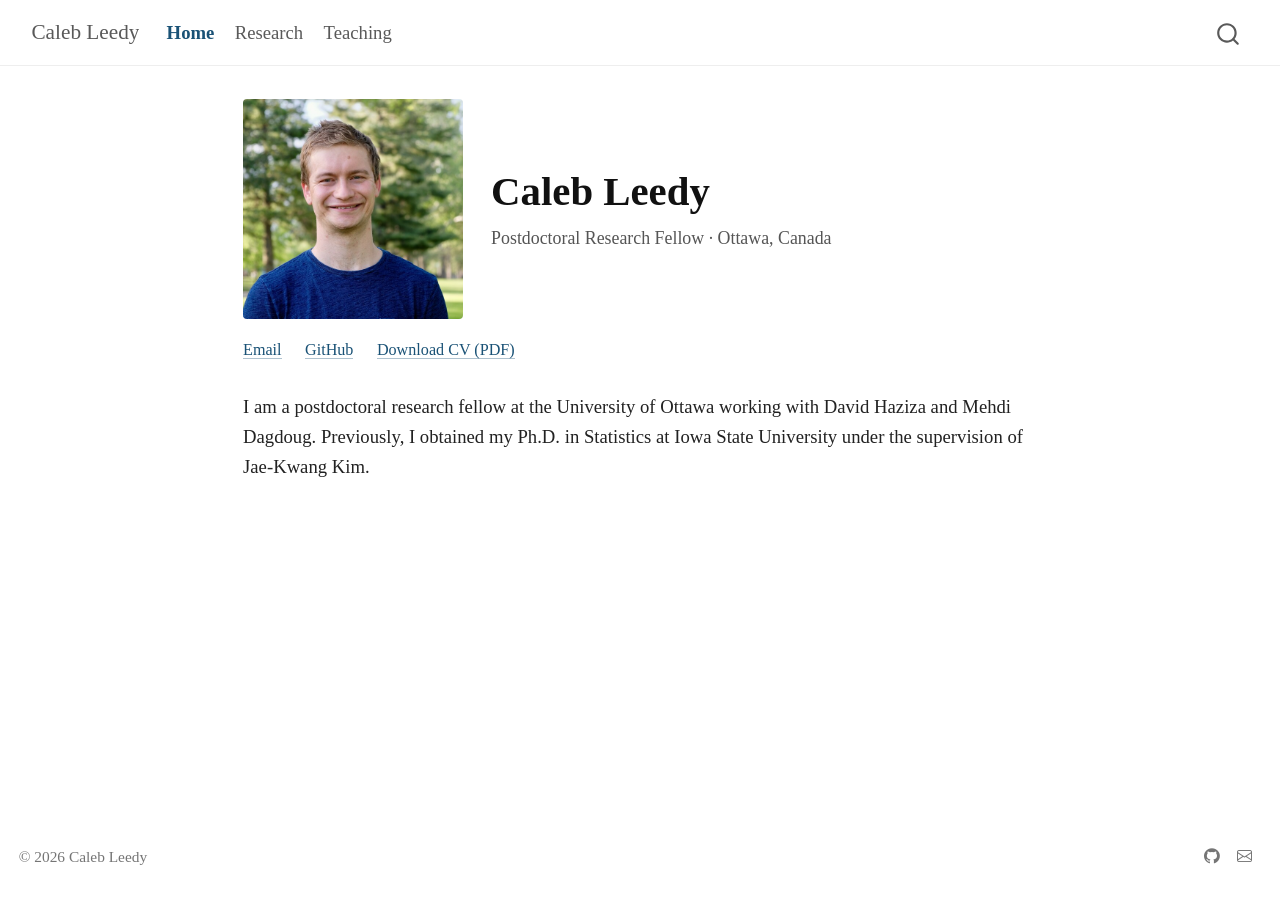
==== index.html @ 2dc30df8 "Built site for gh-pages" ====
<!DOCTYPE html>
<html xmlns="http://www.w3.org/1999/xhtml" lang="en" xml:lang="en"><head>

<meta charset="utf-8">
<meta name="generator" content="quarto-1.7.31">

<meta name="viewport" content="width=device-width, initial-scale=1.0, user-scalable=yes">


<title>Home – Caleb Leedy</title>
<style>
code{white-space: pre-wrap;}
span.smallcaps{font-variant: small-caps;}
div.columns{display: flex; gap: min(4vw, 1.5em);}
div.column{flex: auto; overflow-x: auto;}
div.hanging-indent{margin-left: 1.5em; text-indent: -1.5em;}
ul.task-list{list-style: none;}
ul.task-list li input[type="checkbox"] {
  width: 0.8em;
  margin: 0 0.8em 0.2em -1em; /* quarto-specific, see https://github.com/quarto-dev/quarto-cli/issues/4556 */ 
  vertical-align: middle;
}
</style>


<script src="site_libs/quarto-nav/quarto-nav.js"></script>
<script src="site_libs/quarto-nav/headroom.min.js"></script>
<script src="site_libs/clipboard/clipboard.min.js"></script>
<script src="site_libs/quarto-search/autocomplete.umd.js"></script>
<script src="site_libs/quarto-search/fuse.min.js"></script>
<script src="site_libs/quarto-search/quarto-search.js"></script>
<meta name="quarto:offset" content="./">
<script src="site_libs/quarto-html/quarto.js" type="module"></script>
<script src="site_libs/quarto-html/tabsets/tabsets.js" type="module"></script>
<script src="site_libs/quarto-html/popper.min.js"></script>
<script src="site_libs/quarto-html/tippy.umd.min.js"></script>
<script src="site_libs/quarto-html/anchor.min.js"></script>
<link href="site_libs/quarto-html/tippy.css" rel="stylesheet">
<link href="site_libs/quarto-html/quarto-syntax-highlighting-e1a5c8363afafaef2c763b6775fbf3ca.css" rel="stylesheet" id="quarto-text-highlighting-styles">
<script src="site_libs/bootstrap/bootstrap.min.js"></script>
<link href="site_libs/bootstrap/bootstrap-icons.css" rel="stylesheet">
<link href="site_libs/bootstrap/bootstrap-90f1e079953dd3ad1289389beb99652a.min.css" rel="stylesheet" append-hash="true" id="quarto-bootstrap" data-mode="light">
<script id="quarto-search-options" type="application/json">{
  "location": "navbar",
  "copy-button": false,
  "collapse-after": 3,
  "panel-placement": "end",
  "type": "overlay",
  "limit": 50,
  "keyboard-shortcut": [
    "f",
    "/",
    "s"
  ],
  "show-item-context": false,
  "language": {
    "search-no-results-text": "No results",
    "search-matching-documents-text": "matching documents",
    "search-copy-link-title": "Copy link to search",
    "search-hide-matches-text": "Hide additional matches",
    "search-more-match-text": "more match in this document",
    "search-more-matches-text": "more matches in this document",
    "search-clear-button-title": "Clear",
    "search-text-placeholder": "",
    "search-detached-cancel-button-title": "Cancel",
    "search-submit-button-title": "Submit",
    "search-label": "Search"
  }
}</script>


</head>

<body class="nav-fixed fullcontent quarto-light">

<div id="quarto-search-results"></div>
  <header id="quarto-header" class="headroom fixed-top">
    <nav class="navbar navbar-expand-lg " data-bs-theme="dark">
      <div class="navbar-container container-fluid">
      <div class="navbar-brand-container mx-auto">
    <a class="navbar-brand" href="./index.html">
    <span class="navbar-title">Caleb Leedy</span>
    </a>
  </div>
            <div id="quarto-search" class="" title="Search"></div>
          <button class="navbar-toggler" type="button" data-bs-toggle="collapse" data-bs-target="#navbarCollapse" aria-controls="navbarCollapse" role="menu" aria-expanded="false" aria-label="Toggle navigation" onclick="if (window.quartoToggleHeadroom) { window.quartoToggleHeadroom(); }">
  <span class="navbar-toggler-icon"></span>
</button>
          <div class="collapse navbar-collapse" id="navbarCollapse">
            <ul class="navbar-nav navbar-nav-scroll me-auto">
  <li class="nav-item">
    <a class="nav-link active" href="./index.html" aria-current="page"> 
<span class="menu-text">Home</span></a>
  </li>  
  <li class="nav-item">
    <a class="nav-link" href="./research.html"> 
<span class="menu-text">Research</span></a>
  </li>  
  <li class="nav-item">
    <a class="nav-link" href="./teaching.html"> 
<span class="menu-text">Teaching</span></a>
  </li>  
</ul>
          </div> <!-- /navcollapse -->
            <div class="quarto-navbar-tools">
</div>
      </div> <!-- /container-fluid -->
    </nav>
</header>
<!-- content -->
<div id="quarto-content" class="quarto-container page-columns page-rows-contents page-layout-article page-navbar">
<!-- sidebar -->
<!-- margin-sidebar -->
    
<!-- main -->
<main class="content" id="quarto-document-content">

<header id="title-block-header" class="quarto-title-block default">
<div class="quarto-title">
<h1 class="title">Home</h1>
</div>



<div class="quarto-title-meta">

    
  
    
  </div>
  


</header>


<div class="site-header">
<img src="CL_headshot.jpeg" alt="Photo of Caleb Leedy">
<section id="caleb-leedy" class="level1">
<h1>Caleb Leedy</h1>
<p class="tagline">
Postdoctoral Research Fellow · Ottawa, Canada
</p>
</section>
</div>
<p class="contact-links">
<a href="mailto:leedy.caleb@gmail.com">Email</a> <a href="https://github.com/calebleedy">GitHub</a> <a href="files/CalebLeedy_CV.pdf">Download CV (PDF)</a>
</p>
<p>I am a postdoctoral research fellow at the University of Ottawa working with David Haziza and Mehdi Dagdoug. Previously, I obtained my Ph.D. in Statistics at Iowa State University under the supervision of Jae-Kwang Kim.</p>



</main> <!-- /main -->
<script id="quarto-html-after-body" type="application/javascript">
  window.document.addEventListener("DOMContentLoaded", function (event) {
    const icon = "";
    const anchorJS = new window.AnchorJS();
    anchorJS.options = {
      placement: 'right',
      icon: icon
    };
    anchorJS.add('.anchored');
    const isCodeAnnotation = (el) => {
      for (const clz of el.classList) {
        if (clz.startsWith('code-annotation-')) {                     
          return true;
        }
      }
      return false;
    }
    const onCopySuccess = function(e) {
      // button target
      const button = e.trigger;
      // don't keep focus
      button.blur();
      // flash "checked"
      button.classList.add('code-copy-button-checked');
      var currentTitle = button.getAttribute("title");
      button.setAttribute("title", "Copied!");
      let tooltip;
      if (window.bootstrap) {
        button.setAttribute("data-bs-toggle", "tooltip");
        button.setAttribute("data-bs-placement", "left");
        button.setAttribute("data-bs-title", "Copied!");
        tooltip = new bootstrap.Tooltip(button, 
          { trigger: "manual", 
            customClass: "code-copy-button-tooltip",
            offset: [0, -8]});
        tooltip.show();    
      }
      setTimeout(function() {
        if (tooltip) {
          tooltip.hide();
          button.removeAttribute("data-bs-title");
          button.removeAttribute("data-bs-toggle");
          button.removeAttribute("data-bs-placement");
        }
        button.setAttribute("title", currentTitle);
        button.classList.remove('code-copy-button-checked');
      }, 1000);
      // clear code selection
      e.clearSelection();
    }
    const getTextToCopy = function(trigger) {
        const codeEl = trigger.previousElementSibling.cloneNode(true);
        for (const childEl of codeEl.children) {
          if (isCodeAnnotation(childEl)) {
            childEl.remove();
          }
        }
        return codeEl.innerText;
    }
    const clipboard = new window.ClipboardJS('.code-copy-button:not([data-in-quarto-modal])', {
      text: getTextToCopy
    });
    clipboard.on('success', onCopySuccess);
    if (window.document.getElementById('quarto-embedded-source-code-modal')) {
      const clipboardModal = new window.ClipboardJS('.code-copy-button[data-in-quarto-modal]', {
        text: getTextToCopy,
        container: window.document.getElementById('quarto-embedded-source-code-modal')
      });
      clipboardModal.on('success', onCopySuccess);
    }
      var localhostRegex = new RegExp(/^(?:http|https):\/\/localhost\:?[0-9]*\//);
      var mailtoRegex = new RegExp(/^mailto:/);
        var filterRegex = new RegExp('/' + window.location.host + '/');
      var isInternal = (href) => {
          return filterRegex.test(href) || localhostRegex.test(href) || mailtoRegex.test(href);
      }
      // Inspect non-navigation links and adorn them if external
     var links = window.document.querySelectorAll('a[href]:not(.nav-link):not(.navbar-brand):not(.toc-action):not(.sidebar-link):not(.sidebar-item-toggle):not(.pagination-link):not(.no-external):not([aria-hidden]):not(.dropdown-item):not(.quarto-navigation-tool):not(.about-link)');
      for (var i=0; i<links.length; i++) {
        const link = links[i];
        if (!isInternal(link.href)) {
          // undo the damage that might have been done by quarto-nav.js in the case of
          // links that we want to consider external
          if (link.dataset.originalHref !== undefined) {
            link.href = link.dataset.originalHref;
          }
        }
      }
    function tippyHover(el, contentFn, onTriggerFn, onUntriggerFn) {
      const config = {
        allowHTML: true,
        maxWidth: 500,
        delay: 100,
        arrow: false,
        appendTo: function(el) {
            return el.parentElement;
        },
        interactive: true,
        interactiveBorder: 10,
        theme: 'quarto',
        placement: 'bottom-start',
      };
      if (contentFn) {
        config.content = contentFn;
      }
      if (onTriggerFn) {
        config.onTrigger = onTriggerFn;
      }
      if (onUntriggerFn) {
        config.onUntrigger = onUntriggerFn;
      }
      window.tippy(el, config); 
    }
    const noterefs = window.document.querySelectorAll('a[role="doc-noteref"]');
    for (var i=0; i<noterefs.length; i++) {
      const ref = noterefs[i];
      tippyHover(ref, function() {
        // use id or data attribute instead here
        let href = ref.getAttribute('data-footnote-href') || ref.getAttribute('href');
        try { href = new URL(href).hash; } catch {}
        const id = href.replace(/^#\/?/, "");
        const note = window.document.getElementById(id);
        if (note) {
          return note.innerHTML;
        } else {
          return "";
        }
      });
    }
    const xrefs = window.document.querySelectorAll('a.quarto-xref');
    const processXRef = (id, note) => {
      // Strip column container classes
      const stripColumnClz = (el) => {
        el.classList.remove("page-full", "page-columns");
        if (el.children) {
          for (const child of el.children) {
            stripColumnClz(child);
          }
        }
      }
      stripColumnClz(note)
      if (id === null || id.startsWith('sec-')) {
        // Special case sections, only their first couple elements
        const container = document.createElement("div");
        if (note.children && note.children.length > 2) {
          container.appendChild(note.children[0].cloneNode(true));
          for (let i = 1; i < note.children.length; i++) {
            const child = note.children[i];
            if (child.tagName === "P" && child.innerText === "") {
              continue;
            } else {
              container.appendChild(child.cloneNode(true));
              break;
            }
          }
          if (window.Quarto?.typesetMath) {
            window.Quarto.typesetMath(container);
          }
          return container.innerHTML
        } else {
          if (window.Quarto?.typesetMath) {
            window.Quarto.typesetMath(note);
          }
          return note.innerHTML;
        }
      } else {
        // Remove any anchor links if they are present
        const anchorLink = note.querySelector('a.anchorjs-link');
        if (anchorLink) {
          anchorLink.remove();
        }
        if (window.Quarto?.typesetMath) {
          window.Quarto.typesetMath(note);
        }
        if (note.classList.contains("callout")) {
          return note.outerHTML;
        } else {
          return note.innerHTML;
        }
      }
    }
    for (var i=0; i<xrefs.length; i++) {
      const xref = xrefs[i];
      tippyHover(xref, undefined, function(instance) {
        instance.disable();
        let url = xref.getAttribute('href');
        let hash = undefined; 
        if (url.startsWith('#')) {
          hash = url;
        } else {
          try { hash = new URL(url).hash; } catch {}
        }
        if (hash) {
          const id = hash.replace(/^#\/?/, "");
          const note = window.document.getElementById(id);
          if (note !== null) {
            try {
              const html = processXRef(id, note.cloneNode(true));
              instance.setContent(html);
            } finally {
              instance.enable();
              instance.show();
            }
          } else {
            // See if we can fetch this
            fetch(url.split('#')[0])
            .then(res => res.text())
            .then(html => {
              const parser = new DOMParser();
              const htmlDoc = parser.parseFromString(html, "text/html");
              const note = htmlDoc.getElementById(id);
              if (note !== null) {
                const html = processXRef(id, note);
                instance.setContent(html);
              } 
            }).finally(() => {
              instance.enable();
              instance.show();
            });
          }
        } else {
          // See if we can fetch a full url (with no hash to target)
          // This is a special case and we should probably do some content thinning / targeting
          fetch(url)
          .then(res => res.text())
          .then(html => {
            const parser = new DOMParser();
            const htmlDoc = parser.parseFromString(html, "text/html");
            const note = htmlDoc.querySelector('main.content');
            if (note !== null) {
              // This should only happen for chapter cross references
              // (since there is no id in the URL)
              // remove the first header
              if (note.children.length > 0 && note.children[0].tagName === "HEADER") {
                note.children[0].remove();
              }
              const html = processXRef(null, note);
              instance.setContent(html);
            } 
          }).finally(() => {
            instance.enable();
            instance.show();
          });
        }
      }, function(instance) {
      });
    }
        let selectedAnnoteEl;
        const selectorForAnnotation = ( cell, annotation) => {
          let cellAttr = 'data-code-cell="' + cell + '"';
          let lineAttr = 'data-code-annotation="' +  annotation + '"';
          const selector = 'span[' + cellAttr + '][' + lineAttr + ']';
          return selector;
        }
        const selectCodeLines = (annoteEl) => {
          const doc = window.document;
          const targetCell = annoteEl.getAttribute("data-target-cell");
          const targetAnnotation = annoteEl.getAttribute("data-target-annotation");
          const annoteSpan = window.document.querySelector(selectorForAnnotation(targetCell, targetAnnotation));
          const lines = annoteSpan.getAttribute("data-code-lines").split(",");
          const lineIds = lines.map((line) => {
            return targetCell + "-" + line;
          })
          let top = null;
          let height = null;
          let parent = null;
          if (lineIds.length > 0) {
              //compute the position of the single el (top and bottom and make a div)
              const el = window.document.getElementById(lineIds[0]);
              top = el.offsetTop;
              height = el.offsetHeight;
              parent = el.parentElement.parentElement;
            if (lineIds.length > 1) {
              const lastEl = window.document.getElementById(lineIds[lineIds.length - 1]);
              const bottom = lastEl.offsetTop + lastEl.offsetHeight;
              height = bottom - top;
            }
            if (top !== null && height !== null && parent !== null) {
              // cook up a div (if necessary) and position it 
              let div = window.document.getElementById("code-annotation-line-highlight");
              if (div === null) {
                div = window.document.createElement("div");
                div.setAttribute("id", "code-annotation-line-highlight");
                div.style.position = 'absolute';
                parent.appendChild(div);
              }
              div.style.top = top - 2 + "px";
              div.style.height = height + 4 + "px";
              div.style.left = 0;
              let gutterDiv = window.document.getElementById("code-annotation-line-highlight-gutter");
              if (gutterDiv === null) {
                gutterDiv = window.document.createElement("div");
                gutterDiv.setAttribute("id", "code-annotation-line-highlight-gutter");
                gutterDiv.style.position = 'absolute';
                const codeCell = window.document.getElementById(targetCell);
                const gutter = codeCell.querySelector('.code-annotation-gutter');
                gutter.appendChild(gutterDiv);
              }
              gutterDiv.style.top = top - 2 + "px";
              gutterDiv.style.height = height + 4 + "px";
            }
            selectedAnnoteEl = annoteEl;
          }
        };
        const unselectCodeLines = () => {
          const elementsIds = ["code-annotation-line-highlight", "code-annotation-line-highlight-gutter"];
          elementsIds.forEach((elId) => {
            const div = window.document.getElementById(elId);
            if (div) {
              div.remove();
            }
          });
          selectedAnnoteEl = undefined;
        };
          // Handle positioning of the toggle
      window.addEventListener(
        "resize",
        throttle(() => {
          elRect = undefined;
          if (selectedAnnoteEl) {
            selectCodeLines(selectedAnnoteEl);
          }
        }, 10)
      );
      function throttle(fn, ms) {
      let throttle = false;
      let timer;
        return (...args) => {
          if(!throttle) { // first call gets through
              fn.apply(this, args);
              throttle = true;
          } else { // all the others get throttled
              if(timer) clearTimeout(timer); // cancel #2
              timer = setTimeout(() => {
                fn.apply(this, args);
                timer = throttle = false;
              }, ms);
          }
        };
      }
        // Attach click handler to the DT
        const annoteDls = window.document.querySelectorAll('dt[data-target-cell]');
        for (const annoteDlNode of annoteDls) {
          annoteDlNode.addEventListener('click', (event) => {
            const clickedEl = event.target;
            if (clickedEl !== selectedAnnoteEl) {
              unselectCodeLines();
              const activeEl = window.document.querySelector('dt[data-target-cell].code-annotation-active');
              if (activeEl) {
                activeEl.classList.remove('code-annotation-active');
              }
              selectCodeLines(clickedEl);
              clickedEl.classList.add('code-annotation-active');
            } else {
              // Unselect the line
              unselectCodeLines();
              clickedEl.classList.remove('code-annotation-active');
            }
          });
        }
    const findCites = (el) => {
      const parentEl = el.parentElement;
      if (parentEl) {
        const cites = parentEl.dataset.cites;
        if (cites) {
          return {
            el,
            cites: cites.split(' ')
          };
        } else {
          return findCites(el.parentElement)
        }
      } else {
        return undefined;
      }
    };
    var bibliorefs = window.document.querySelectorAll('a[role="doc-biblioref"]');
    for (var i=0; i<bibliorefs.length; i++) {
      const ref = bibliorefs[i];
      const citeInfo = findCites(ref);
      if (citeInfo) {
        tippyHover(citeInfo.el, function() {
          var popup = window.document.createElement('div');
          citeInfo.cites.forEach(function(cite) {
            var citeDiv = window.document.createElement('div');
            citeDiv.classList.add('hanging-indent');
            citeDiv.classList.add('csl-entry');
            var biblioDiv = window.document.getElementById('ref-' + cite);
            if (biblioDiv) {
              citeDiv.innerHTML = biblioDiv.innerHTML;
            }
            popup.appendChild(citeDiv);
          });
          return popup.innerHTML;
        });
      }
    }
  });
  </script>
</div> <!-- /content -->
<footer class="footer">
  <div class="nav-footer">
    <div class="nav-footer-left">
<p>© 2026 Caleb Leedy</p>
</div>   
    <div class="nav-footer-center">
      &nbsp;
    </div>
    <div class="nav-footer-right">
      <ul class="footer-items list-unstyled">
    <li class="nav-item compact">
    <a class="nav-link" href="https://github.com/calebleedy">
      <i class="bi bi-github" role="img">
</i> 
    </a>
  </li>  
    <li class="nav-item compact">
    <a class="nav-link" href="mailto:leedy.caleb@gmail.com">
      <i class="bi bi-envelope" role="img">
</i> 
    </a>
  </li>  
</ul>
    </div>
  </div>
</footer>




</body></html>
---- site_libs/quarto-html/tippy.css ----
.tippy-box[data-animation=fade][data-state=hidden]{opacity:0}[data-tippy-root]{max-width:calc(100vw - 10px)}.tippy-box{position:relative;background-color:#333;color:#fff;border-radius:4px;font-size:14px;line-height:1.4;white-space:normal;outline:0;transition-property:transform,visibility,opacity}.tippy-box[data-placement^=top]>.tippy-arrow{bottom:0}.tippy-box[data-placement^=top]>.tippy-arrow:before{bottom:-7px;left:0;border-width:8px 8px 0;border-top-color:initial;transform-origin:center top}.tippy-box[data-placement^=bottom]>.tippy-arrow{top:0}.tippy-box[data-placement^=bottom]>.tippy-arrow:before{top:-7px;left:0;border-width:0 8px 8px;border-bottom-color:initial;transform-origin:center bottom}.tippy-box[data-placement^=left]>.tippy-arrow{right:0}.tippy-box[data-placement^=left]>.tippy-arrow:before{border-width:8px 0 8px 8px;border-left-color:initial;right:-7px;transform-origin:center left}.tippy-box[data-placement^=right]>.tippy-arrow{left:0}.tippy-box[data-placement^=right]>.tippy-arrow:before{left:-7px;border-width:8px 8px 8px 0;border-right-color:initial;transform-origin:center right}.tippy-box[data-inertia][data-state=visible]{transition-timing-function:cubic-bezier(.54,1.5,.38,1.11)}.tippy-arrow{width:16px;height:16px;color:#333}.tippy-arrow:before{content:"";position:absolute;border-color:transparent;border-style:solid}.tippy-content{position:relative;padding:5px 9px;z-index:1}
---- site_libs/quarto-html/quarto-syntax-highlighting-e1a5c8363afafaef2c763b6775fbf3ca.css ----
/* quarto syntax highlight colors */
:root {
  --quarto-hl-ot-color: #003B4F;
  --quarto-hl-at-color: #657422;
  --quarto-hl-ss-color: #20794D;
  --quarto-hl-an-color: #5E5E5E;
  --quarto-hl-fu-color: #4758AB;
  --quarto-hl-st-color: #20794D;
  --quarto-hl-cf-color: #003B4F;
  --quarto-hl-op-color: #5E5E5E;
  --quarto-hl-er-color: #AD0000;
  --quarto-hl-bn-color: #AD0000;
  --quarto-hl-al-color: #AD0000;
  --quarto-hl-va-color: #111111;
  --quarto-hl-bu-color: inherit;
  --quarto-hl-ex-color: inherit;
  --quarto-hl-pp-color: #AD0000;
  --quarto-hl-in-color: #5E5E5E;
  --quarto-hl-vs-color: #20794D;
  --quarto-hl-wa-color: #5E5E5E;
  --quarto-hl-do-color: #5E5E5E;
  --quarto-hl-im-color: #00769E;
  --quarto-hl-ch-color: #20794D;
  --quarto-hl-dt-color: #AD0000;
  --quarto-hl-fl-color: #AD0000;
  --quarto-hl-co-color: #5E5E5E;
  --quarto-hl-cv-color: #5E5E5E;
  --quarto-hl-cn-color: #8f5902;
  --quarto-hl-sc-color: #5E5E5E;
  --quarto-hl-dv-color: #AD0000;
  --quarto-hl-kw-color: #003B4F;
}

/* other quarto variables */
:root {
  --quarto-font-monospace: SFMono-Regular, Menlo, Monaco, Consolas, "Liberation Mono", "Courier New", monospace;
}

/* syntax highlight based on Pandoc's rules */
pre > code.sourceCode > span {
  color: #003B4F;
}

code.sourceCode > span {
  color: #003B4F;
}

div.sourceCode,
div.sourceCode pre.sourceCode {
  color: #003B4F;
}

/* Normal */
code span {
  color: #003B4F;
}

/* Alert */
code span.al {
  color: #AD0000;
  font-style: inherit;
}

/* Annotation */
code span.an {
  color: #5E5E5E;
  font-style: inherit;
}

/* Attribute */
code span.at {
  color: #657422;
  font-style: inherit;
}

/* BaseN */
code span.bn {
  color: #AD0000;
  font-style: inherit;
}

/* BuiltIn */
code span.bu {
  font-style: inherit;
}

/* ControlFlow */
code span.cf {
  color: #003B4F;
  font-weight: bold;
  font-style: inherit;
}

/* Char */
code span.ch {
  color: #20794D;
  font-style: inherit;
}

/* Constant */
code span.cn {
  color: #8f5902;
  font-style: inherit;
}

/* Comment */
code span.co {
  color: #5E5E5E;
  font-style: inherit;
}

/* CommentVar */
code span.cv {
  color: #5E5E5E;
  font-style: italic;
}

/* Documentation */
code span.do {
  color: #5E5E5E;
  font-style: italic;
}

/* DataType */
code span.dt {
  color: #AD0000;
  font-style: inherit;
}

/* DecVal */
code span.dv {
  color: #AD0000;
  font-style: inherit;
}

/* Error */
code span.er {
  color: #AD0000;
  font-style: inherit;
}

/* Extension */
code span.ex {
  font-style: inherit;
}

/* Float */
code span.fl {
  color: #AD0000;
  font-style: inherit;
}

/* Function */
code span.fu {
  color: #4758AB;
  font-style: inherit;
}

/* Import */
code span.im {
  color: #00769E;
  font-style: inherit;
}

/* Information */
code span.in {
  color: #5E5E5E;
  font-style: inherit;
}

/* Keyword */
code span.kw {
  color: #003B4F;
  font-weight: bold;
  font-style: inherit;
}

/* Operator */
code span.op {
  color: #5E5E5E;
  font-style: inherit;
}

/* Other */
code span.ot {
  color: #003B4F;
  font-style: inherit;
}

/* Preprocessor */
code span.pp {
  color: #AD0000;
  font-style: inherit;
}

/* SpecialChar */
code span.sc {
  color: #5E5E5E;
  font-style: inherit;
}

/* SpecialString */
code span.ss {
  color: #20794D;
  font-style: inherit;
}

/* String */
code span.st {
  color: #20794D;
  font-style: inherit;
}

/* Variable */
code span.va {
  color: #111111;
  font-style: inherit;
}

/* VerbatimString */
code span.vs {
  color: #20794D;
  font-style: inherit;
}

/* Warning */
code span.wa {
  color: #5E5E5E;
  font-style: italic;
}

.prevent-inlining {
  content: "</";
}

/*# sourceMappingURL=c735b2cac6c846c1abc72f5ce1520814.css.map */
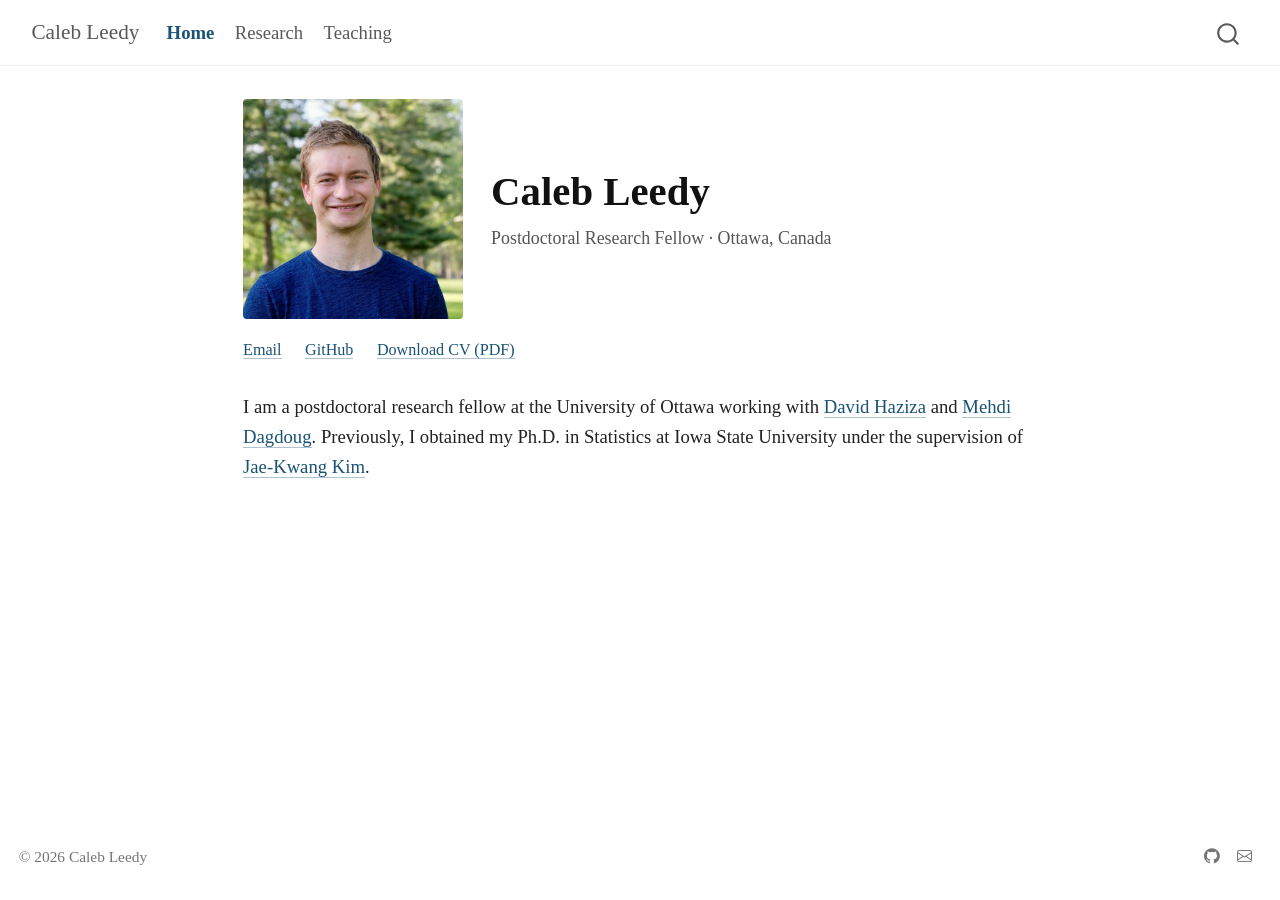
==== commit 4ca656c5: "Built site for gh-pages" ====
--- a/index.html
+++ b/index.html
@@ -146,7 +146,7 @@
 <p class="contact-links">
 <a href="mailto:leedy.caleb@gmail.com">Email</a> <a href="https://github.com/calebleedy">GitHub</a> <a href="files/CalebLeedy_CV.pdf">Download CV (PDF)</a>
 </p>
-<p>I am a postdoctoral research fellow at the University of Ottawa working with David Haziza and Mehdi Dagdoug. Previously, I obtained my Ph.D. in Statistics at Iowa State University under the supervision of Jae-Kwang Kim.</p>
+<p>I am a postdoctoral research fellow at the University of Ottawa working with <a href="https://www.davidhaziza.com/">David Haziza</a> and <a href="https://mehdidagdoug.github.io/">Mehdi Dagdoug</a>. Previously, I obtained my Ph.D. in Statistics at Iowa State University under the supervision of <a href="https://sites.google.com/view/jaekwangkim">Jae-Kwang Kim</a>.</p>
 
 
 
@@ -223,7 +223,7 @@
     }
       var localhostRegex = new RegExp(/^(?:http|https):\/\/localhost\:?[0-9]*\//);
       var mailtoRegex = new RegExp(/^mailto:/);
-        var filterRegex = new RegExp('/' + window.location.host + '/');
+        var filterRegex = new RegExp("https:\/\/calebleedy\.com");
       var isInternal = (href) => {
           return filterRegex.test(href) || localhostRegex.test(href) || mailtoRegex.test(href);
       }
